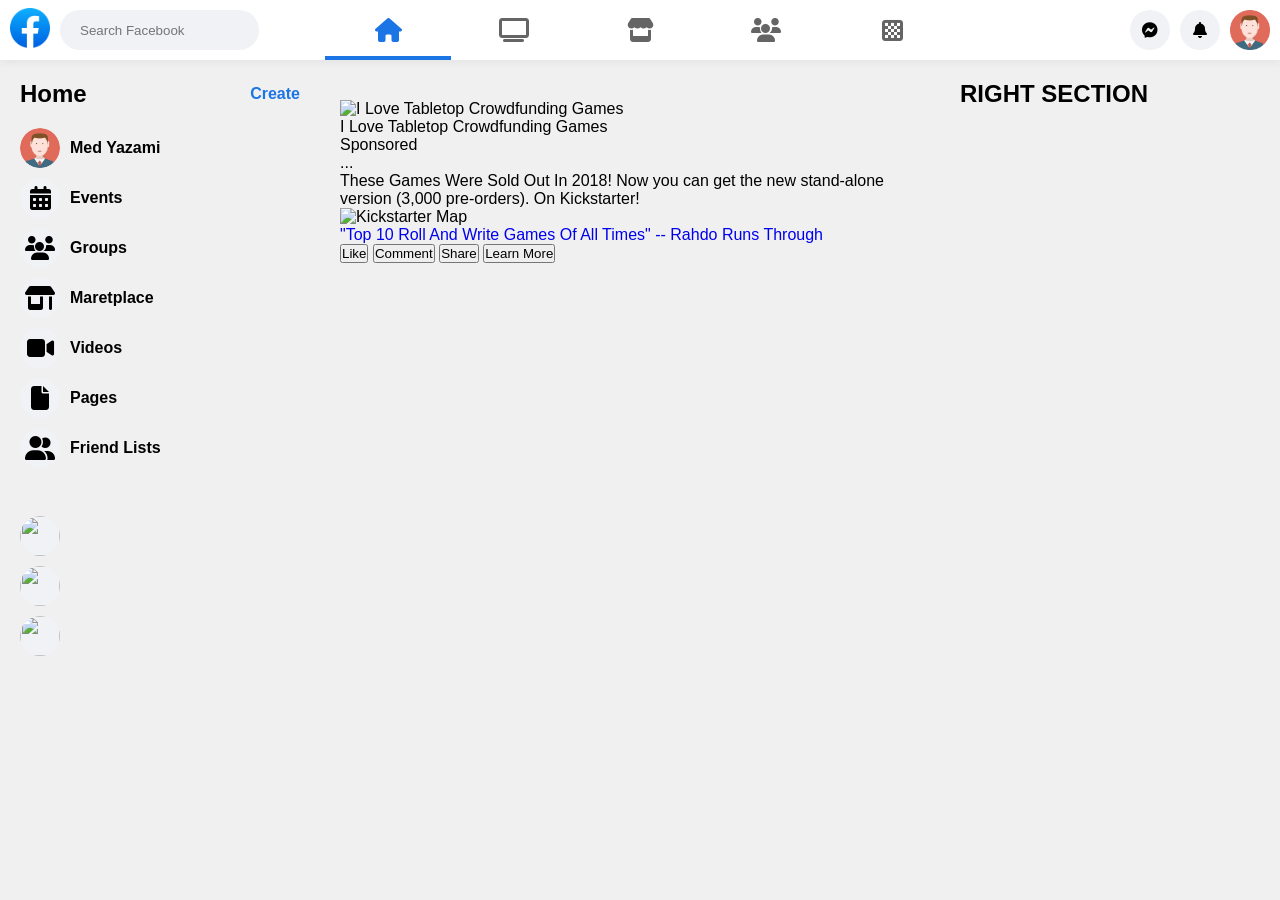
==== index.html @ c1e4659a "..." ====
<!DOCTYPE html>
<html lang="en">
<head>
  <meta charset="UTF-8">
  <meta name="viewport" content="width=device-width, initial-scale=1.0">
  <link rel="stylesheet" href="css/all.min.css">
  <link rel="stylesheet" href="css/style.css">
  <title>Facebook Clone</title>
</head>
<body>
  <div class="container">
    <div class="navbar">
      <div class="navbar__left">
        <a href="#"><img src="imgs/Facebook.png" style="width: 40px; height: 40px;" alt=""></a>
        <div class="search">
          <label>
            <input type="search" placeholder="Search Facebook">
          </label>
        </div>
      </div>
      <div class="navbar__middle">
        <div class="navbar__middle-icon active"><i class="fa-solid fa-house"></i></div>
        <div class="navbar__middle-icon"><i class="fa-solid fa-tv"></i></div>
        <div class="navbar__middle-icon"><i class="fa-solid fa-store"></i></div>
        <div class="navbar__middle-icon"><i class="fa-solid fa-users"></i></div>
        <div class="navbar__middle-icon"><i class="fa-solid fa-chess-board"></i></div>
      </div>
      <div class="navbar__right">
        <div class="navbar__right-icons"><i class="fa-brands fa-facebook-messenger"></i></div>
        <div class="navbar__right-icons"><i class="fa-solid fa-bell"></i></div>
        <div class="navbar__right-icons"><img src="imgs/avatar.png" alt=""></div>
      </div>
    </div>
    <div class="page-content">
      <section class="page-content__left">
        <div class="title">
          <h2>Home</h2>
          <div class="btn">
            <a href="#">Create</a>
          </div>
        </div>
        <ul class="menu">
          <li>
            <img src="imgs/avatar.png" alt="">
            <span class="text">Med Yazami</span>
          </li>
          <li>
            <i class="fa-solid fa-calendar-days"></i>
            <span class="text">Events</span>
          </li>
          <li>
            <i class="fa-solid fa-users"></i>
            <span class="text">Groups</span>
          </li>
          <li>
            <i class="fa-solid fa-shop"></i>
            <span class="text">Maretplace</span>
          </li>
          <li>
            <i class="fa-solid fa-video"></i>
            <span class="text">Videos</span>
          </li>
          <li>
            <i class="fa-solid fa-file"></i>
            <span class="text">Pages</span>
          </li>
          <li>
            <i class="fa-solid fa-user-group"></i>
            <span class="text">Friend Lists</span>
          </li>
        </ul>
        <br>
        <ul class="menu">
          <li>
            <div class="img"><img src="" alt="">
            </div><span class="text"></span>
          </li>
          <li>
            <div class="img"><img src="" alt="">
            </div><span class="text"></span>
          </li>
          <li>
            <div class="img"><img src="" alt="">
            </div><span class="text"></span>
          </li>
        </ul>
      </section>
      <section class="page-content__center">
        <div class="fb-ad">
          <div class="header">
              <img src="logo.png" alt="I Love Tabletop Crowdfunding Games" class="profile-pic">
              <div class="header-text">
                  <div class="page-name">I Love Tabletop Crowdfunding Games</div>
                  <div class="sponsored">Sponsored</div>
              </div>
              <div class="options">...</div>
          </div>
          
          <div class="content">
              <p>These Games Were Sold Out In 2018! Now you can get the new stand-alone version (3,000 pre-orders). On Kickstarter!</p>
          </div>
          
          <div class="image-section">
              <img src="map_image.jpg" alt="Kickstarter Map">
          </div>
          
          <div class="footer">
              <a href="https://kickstarter.com/tabletop-most-funded" target="_blank" class="footer-link">
                  "Top 10 Roll And Write Games Of All Times" -- Rahdo Runs Through
              </a>
          </div>
          
          <div class="action-bar">
              <button class="like-btn">Like</button>
              <button class="comment-btn">Comment</button>
              <button class="share-btn">Share</button>
              <button class="learn-more-btn">Learn More</button>
          </div>
      </div>
        <!-- <div class="card">
          <div class="card-top">
            <img src="imgs/avatar.png" alt="">
            <div class="title">
              <h5>Yazami Med</h5>
              <span>Sponsored</span>
              <i class="fa-solid fa-earth-americas"></i>
            </div>
            <div class="dots-icon">
              <i class="fa-solid fa-ellipsis"></i>
            </div>
          </div>
          <div class="text">
            <p>Lorem ipsum dolor sit, adipisicing elit. Minus vero, laboriosam aperiam accusamus beatae sit soluta, dolorum magnam quos praesentium veniam. Ea porro voluptatibus ipsa aspernatur?</p>
            <span>On Kickstater</span>
          </div>
          <div class="image">
            <img src="" alt="">
            
          </div>
        </div> -->
      </section>
      <section class="page-content__right"><h2>RIGHT SECTION</h2></section>
    </div>
  </div>
</body>
</html>
---- css/style.css ----
* {
  box-sizing: border-box;
  margin: 0;
  padding: 0;
}

*:focus {
  outline: none;
}

a {
  text-decoration: none;
}

ul {
  list-style: none;
  padding: 0;
}

body {
  background-color: #f0f0f0;
  font-family: Segeo UI Historic, Segeo UI, Helvetica, Arial, sans-serif;
}

.navbar {
  display: flex;
  justify-content: space-between;
  align-items: center;
  gap: 0;
  background-color: white;
  padding: 0.625rem;
  box-shadow: 0 3px 8px rgba(0, 0, 0, 0.0509803922);
  height: 3.75rem;
}
.navbar__left {
  flex: 25% 0 0;
  max-width: 22.5rem;
  display: flex;
  justify-content: start;
  align-items: center;
  gap: 0.625rem;
}
.navbar__middle {
  flex: 50% 0 0;
  max-width: 42.5rem;
  display: flex;
  justify-content: space-around;
  align-items: center;
  gap: 0;
  font-size: 1.5rem;
}
.navbar__middle-icon {
  width: 100%;
  height: 3.75rem;
  color: #656565;
  display: flex;
  justify-content: center;
  align-items: center;
  gap: 0.625rem;
}
.navbar__right {
  flex: 25% 0 0;
  max-width: 22.5rem;
  display: flex;
  justify-content: end;
  align-items: center;
  gap: 0.625rem;
}
.navbar__right-icons {
  background-color: #F1F2F6;
  height: 2.5rem;
  width: 2.5rem;
  border-radius: 50%;
  -o-object-fit: cover;
     object-fit: cover;
  display: flex;
  justify-content: center;
  align-items: center;
  gap: 0.625rem;
}
.navbar__right img {
  width: 100%;
}
.navbar .search input {
  width: 100%;
  border: none;
  background-color: #F1F2F6;
  padding: 1.25rem;
  height: 2.5rem;
  border-radius: 1.25rem;
  padding-right: 0.625rem;
}

.active {
  color: #1b75e5;
  position: relative;
}

.active::before {
  content: "";
  position: absolute;
  bottom: 0;
  left: 0;
  width: 100%;
  height: 0.25rem;
  background-color: #1b75e5;
}

.page-content__left {
  flex: 25% 0 0;
  max-width: 22.5rem;
  padding: 0 1.25rem;
  font-weight: 600;
}
.page-content__left .title {
  display: flex;
  justify-content: space-between;
  align-items: center;
  gap: 0;
}
.page-content__left .btn a {
  color: #1b75e5;
}
.page-content__left .menu {
  margin-top: 1.25rem;
}
.page-content__left .menu li {
  display: flex;
  justify-content: start;
  align-items: center;
  gap: 0.625rem;
  margin-bottom: 0.625rem;
  cursor: pointer;
}
.page-content__left .menu i {
  font-size: 1.5rem;
  background-color: #F1F2F6;
  height: 2.5rem;
  width: 2.5rem;
  border-radius: 50%;
  -o-object-fit: cover;
     object-fit: cover;
  display: flex;
  justify-content: center;
  align-items: center;
  gap: 0.625rem;
}
.page-content__left .menu img {
  background-color: #F1F2F6;
  height: 2.5rem;
  width: 2.5rem;
  border-radius: 50%;
  -o-object-fit: cover;
     object-fit: cover;
  display: flex;
  justify-content: center;
  align-items: center;
  gap: 0.625rem;
}

.page-content {
  display: flex;
  justify-content: space-between;
  align-items: top;
  gap: 0;
  margin-top: 1.25rem;
}
.page-content__right {
  flex: 25% 0 0;
  max-width: 22.5rem;
}

.page-content__center {
  flex: 50% 0 0;
  max-width: 42.5rem;
  padding: 1.25rem;
}/*# sourceMappingURL=style.css.map */
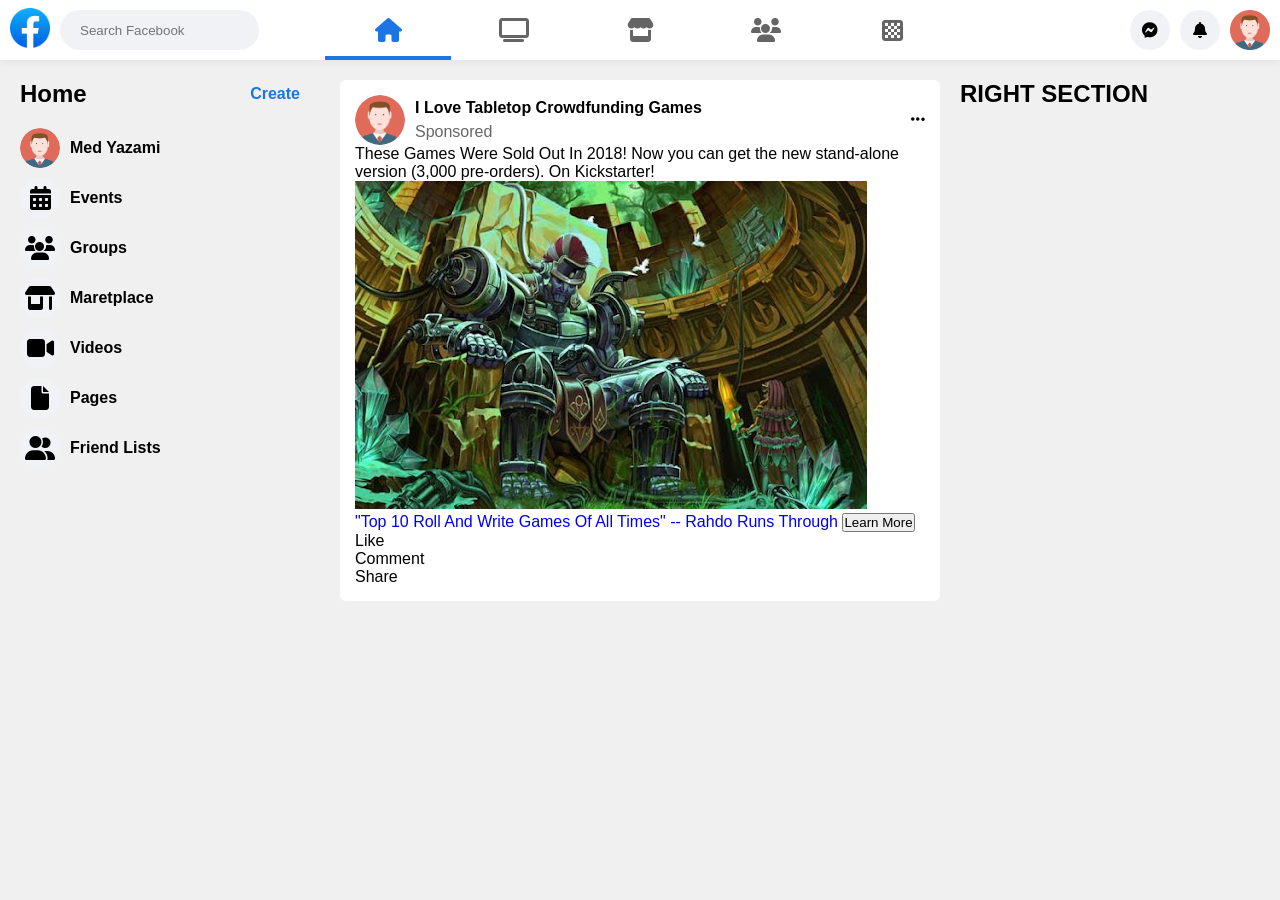
==== commit dba86021: "..." ====
--- a/index.html
+++ b/index.html
@@ -70,7 +70,7 @@
           </li>
         </ul>
         <br>
-        <ul class="menu">
+        <!-- <ul class="menu">
           <li>
             <div class="img"><img src="" alt="">
             </div><span class="text"></span>
@@ -83,61 +83,38 @@
             <div class="img"><img src="" alt="">
             </div><span class="text"></span>
           </li>
-        </ul>
+        </ul> -->
       </section>
       <section class="page-content__center">
-        <div class="fb-ad">
-          <div class="header">
-              <img src="logo.png" alt="I Love Tabletop Crowdfunding Games" class="profile-pic">
-              <div class="header-text">
-                  <div class="page-name">I Love Tabletop Crowdfunding Games</div>
-                  <div class="sponsored">Sponsored</div>
-              </div>
-              <div class="options">...</div>
+        <div class="card">
+          <div class="card-header">
+            <img src="imgs/avatar.png" alt="">
+            <div class="card-title">
+              <div class="card-name">I Love Tabletop Crowdfunding Games</div>
+              <div class="sponsored">Sponsored</div>
+            </div>
+            <div class="options">
+              <i class="fa-solid fa-ellipsis"></i>
+            </div>
           </div>
-          
           <div class="content">
               <p>These Games Were Sold Out In 2018! Now you can get the new stand-alone version (3,000 pre-orders). On Kickstarter!</p>
           </div>
-          
-          <div class="image-section">
-              <img src="map_image.jpg" alt="Kickstarter Map">
+          <div class="card-footer">
+            <div class="image-section">
+              <img src="imgs/cat-06.jpg" alt="Kickstarter Map">
+            </div>
+            <a href="#" target="_blank" class="footer-link">
+                "Top 10 Roll And Write Games Of All Times" -- Rahdo Runs Through
+            </a>
+            <button class="lrn-more-btn">Learn More</button>
           </div>
-          
-          <div class="footer">
-              <a href="https://kickstarter.com/tabletop-most-funded" target="_blank" class="footer-link">
-                  "Top 10 Roll And Write Games Of All Times" -- Rahdo Runs Through
-              </a>
+          <div class="action-bar">
+            <div class="like-btn">Like</div>
+            <div class="comment-btn">Comment</div>
+            <div class="share-btn">Share</div>
           </div>
-          
-          <div class="action-bar">
-              <button class="like-btn">Like</button>
-              <button class="comment-btn">Comment</button>
-              <button class="share-btn">Share</button>
-              <button class="learn-more-btn">Learn More</button>
-          </div>
-      </div>
-        <!-- <div class="card">
-          <div class="card-top">
-            <img src="imgs/avatar.png" alt="">
-            <div class="title">
-              <h5>Yazami Med</h5>
-              <span>Sponsored</span>
-              <i class="fa-solid fa-earth-americas"></i>
-            </div>
-            <div class="dots-icon">
-              <i class="fa-solid fa-ellipsis"></i>
-            </div>
-          </div>
-          <div class="text">
-            <p>Lorem ipsum dolor sit, adipisicing elit. Minus vero, laboriosam aperiam accusamus beatae sit soluta, dolorum magnam quos praesentium veniam. Ea porro voluptatibus ipsa aspernatur?</p>
-            <span>On Kickstater</span>
-          </div>
-          <div class="image">
-            <img src="" alt="">
-            
-          </div>
-        </div> -->
+        </div>
       </section>
       <section class="page-content__right"><h2>RIGHT SECTION</h2></section>
     </div>
--- a/css/style.css
+++ b/css/style.css
@@ -173,5 +173,32 @@
 .page-content__center {
   flex: 50% 0 0;
   max-width: 42.5rem;
-  padding: 1.25rem;
+}
+.page-content__center .card {
+  padding: 0.9375rem;
+  background-color: white;
+  margin: 0 1.25rem;
+  border-radius: 0.375rem;
+}
+.page-content__center .card-header {
+  display: flex;
+  justify-content: flex-start;
+  align-items: center;
+  gap: 0;
+}
+.page-content__center .card-header img {
+  width: 3.125rem;
+  height: 3.125rem;
+  border-radius: 50%;
+  margin-right: 0.625rem;
+}
+.page-content__center .card-header .card-title {
+  line-height: 1.5;
+  margin-right: auto;
+}
+.page-content__center .card-header .card-name {
+  font-weight: bold;
+}
+.page-content__center .card-header .sponsored {
+  color: #666;
 }/*# sourceMappingURL=style.css.map */
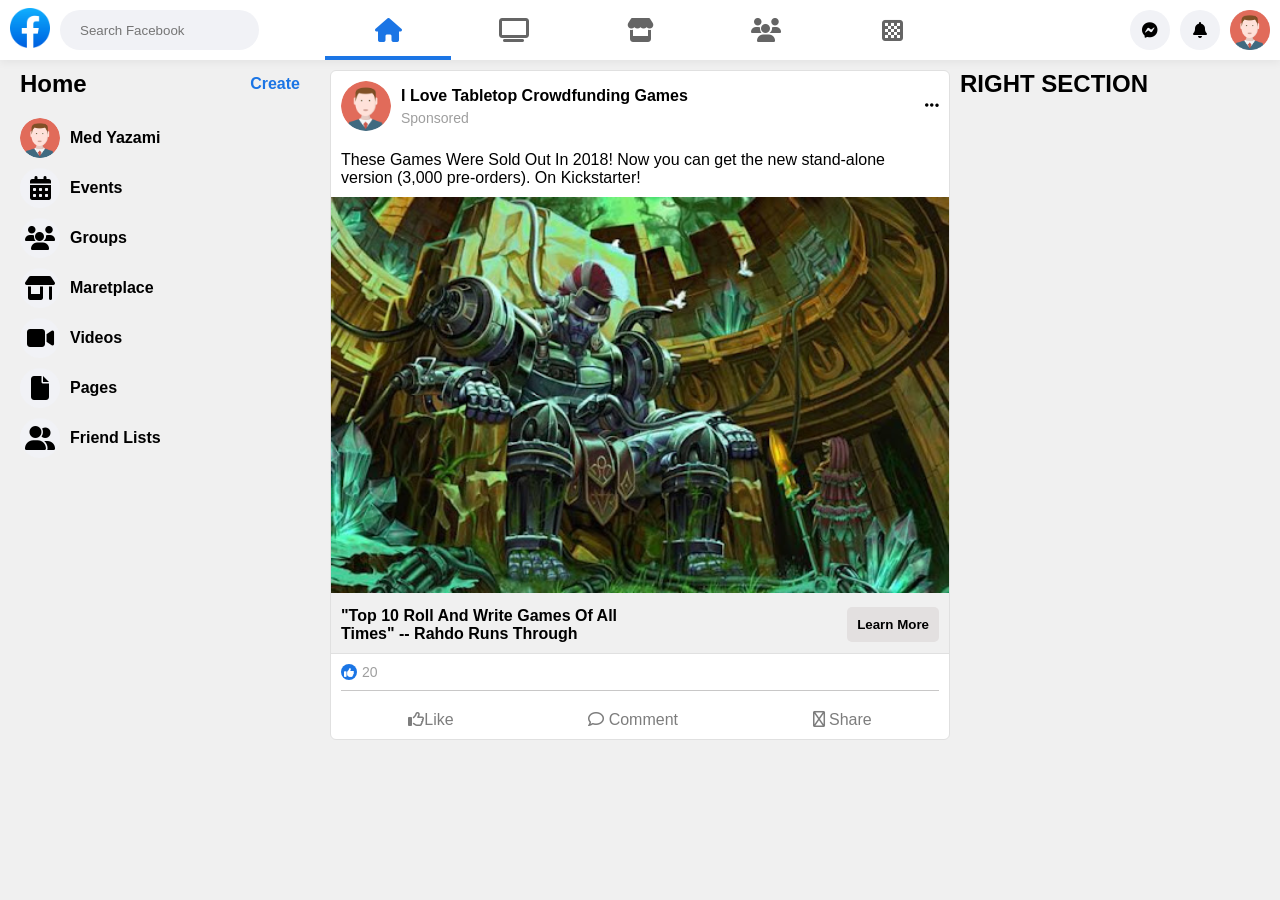
==== commit a85d662c: "..." ====
--- a/index.html
+++ b/index.html
@@ -100,19 +100,33 @@
           <div class="content">
               <p>These Games Were Sold Out In 2018! Now you can get the new stand-alone version (3,000 pre-orders). On Kickstarter!</p>
           </div>
-          <div class="card-footer">
+          <div class="card-img">
             <div class="image-section">
               <img src="imgs/cat-06.jpg" alt="Kickstarter Map">
             </div>
-            <a href="#" target="_blank" class="footer-link">
+            <div class="img-link">
+              <a href="#" class="txt-link">
                 "Top 10 Roll And Write Games Of All Times" -- Rahdo Runs Through
-            </a>
-            <button class="lrn-more-btn">Learn More</button>
+              </a>
+              <button class="lrn-more-btn">Learn More</button>
+            </div>
+          </div>
+          <div class="likes">
+            <i class="fa-solid fa-thumbs-up icon"></i>
+            <span class="total">20</span>
           </div>
           <div class="action-bar">
-            <div class="like-btn">Like</div>
-            <div class="comment-btn">Comment</div>
-            <div class="share-btn">Share</div>
+            <div class="like-btn">
+              <i class="fa-regular fa-thumbs-up"></i><span>Like</span>
+            </div>
+            <div class="comment-btn">
+              <i class="fa-regular fa-comment"></i>
+              <span>Comment</span>
+            </div>
+            <div class="share-btn">
+              <i class="fa-regular fa-share"></i>
+              <span>Share</span>
+            </div>
           </div>
         </div>
       </section>
--- a/css/style.css
+++ b/css/style.css
@@ -30,6 +30,9 @@
   background-color: white;
   padding: 0.625rem;
   box-shadow: 0 3px 8px rgba(0, 0, 0, 0.0509803922);
+  position: fixed;
+  top: 0;
+  width: 100%;
   height: 3.75rem;
 }
 .navbar__left {
@@ -163,7 +166,8 @@
   justify-content: space-between;
   align-items: top;
   gap: 0;
-  margin-top: 1.25rem;
+  margin-top: 4.375rem;
+  margin-bottom: 1.875rem;
 }
 .page-content__right {
   flex: 25% 0 0;
@@ -173,18 +177,19 @@
 .page-content__center {
   flex: 50% 0 0;
   max-width: 42.5rem;
+  padding: 0 0.625rem;
 }
 .page-content__center .card {
-  padding: 0.9375rem;
   background-color: white;
-  margin: 0 1.25rem;
   border-radius: 0.375rem;
+  border: 0.0625rem solid #e0e0e0;
 }
 .page-content__center .card-header {
   display: flex;
   justify-content: flex-start;
   align-items: center;
   gap: 0;
+  padding: 0.625rem;
 }
 .page-content__center .card-header img {
   width: 3.125rem;
@@ -200,5 +205,65 @@
   font-weight: bold;
 }
 .page-content__center .card-header .sponsored {
-  color: #666;
+  color: #9e9e9e;
+  font-size: 0.875rem;
+}
+.page-content__center .content {
+  padding: 0.625rem;
+}
+.page-content__center .card-img {
+  background-color: #f0f0f0;
+  border-bottom: 0.0625rem solid #e0e0e0;
+  margin-bottom: 0.625rem;
+}
+.page-content__center .card-img img {
+  width: 100%;
+}
+.page-content__center .card-img .img-link {
+  display: flex;
+  justify-content: space-between;
+  align-items: center;
+  gap: 0;
+  padding: 0.625rem;
+}
+.page-content__center .card-img .img-link .txt-link {
+  font-weight: bold;
+  color: black;
+  max-width: 300px;
+}
+.page-content__center .card-img .img-link .lrn-more-btn {
+  border: none;
+  color: black;
+  font-weight: bold;
+  background-color: #e3e0e0;
+  padding: 0.625rem;
+  border-radius: 0.3125rem;
+}
+.page-content__center .likes {
+  display: flex;
+  justify-content: flex-start;
+  align-items: center;
+  gap: 0.3125rem;
+  margin: 0 0.625rem 0.625rem;
+  border-bottom: 0.0625rem solid #c8c7c7;
+  padding-bottom: 0.625rem;
+}
+.page-content__center .likes .icon {
+  background-color: #1b75e5;
+  padding: 0.1875rem;
+  font-size: 0.625rem;
+  color: white;
+  border-radius: 50%;
+}
+.page-content__center .likes span {
+  font-size: 0.875rem;
+  color: #9e9e9e;
+}
+.page-content__center .action-bar {
+  display: flex;
+  justify-content: space-around;
+  align-items: center;
+  gap: 0;
+  padding: 0.625rem;
+  color: #7d7d7d;
 }/*# sourceMappingURL=style.css.map */
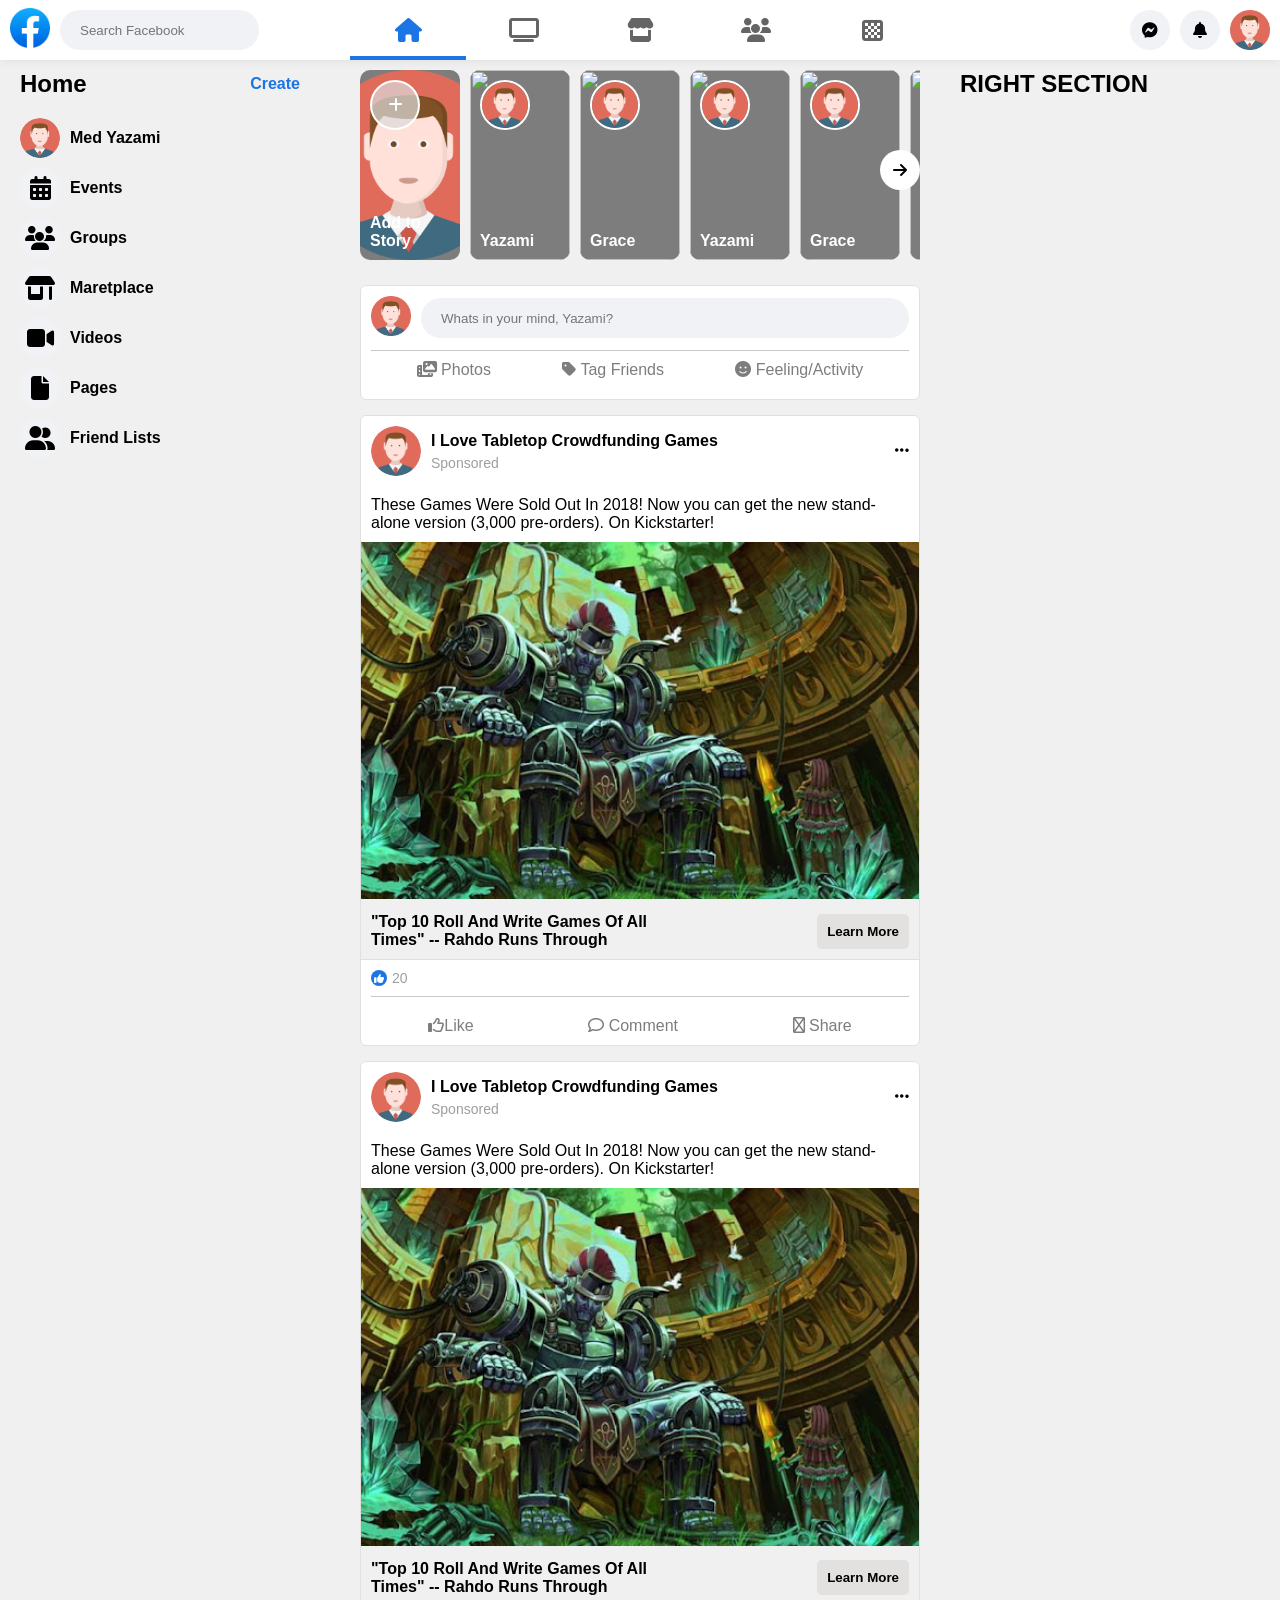
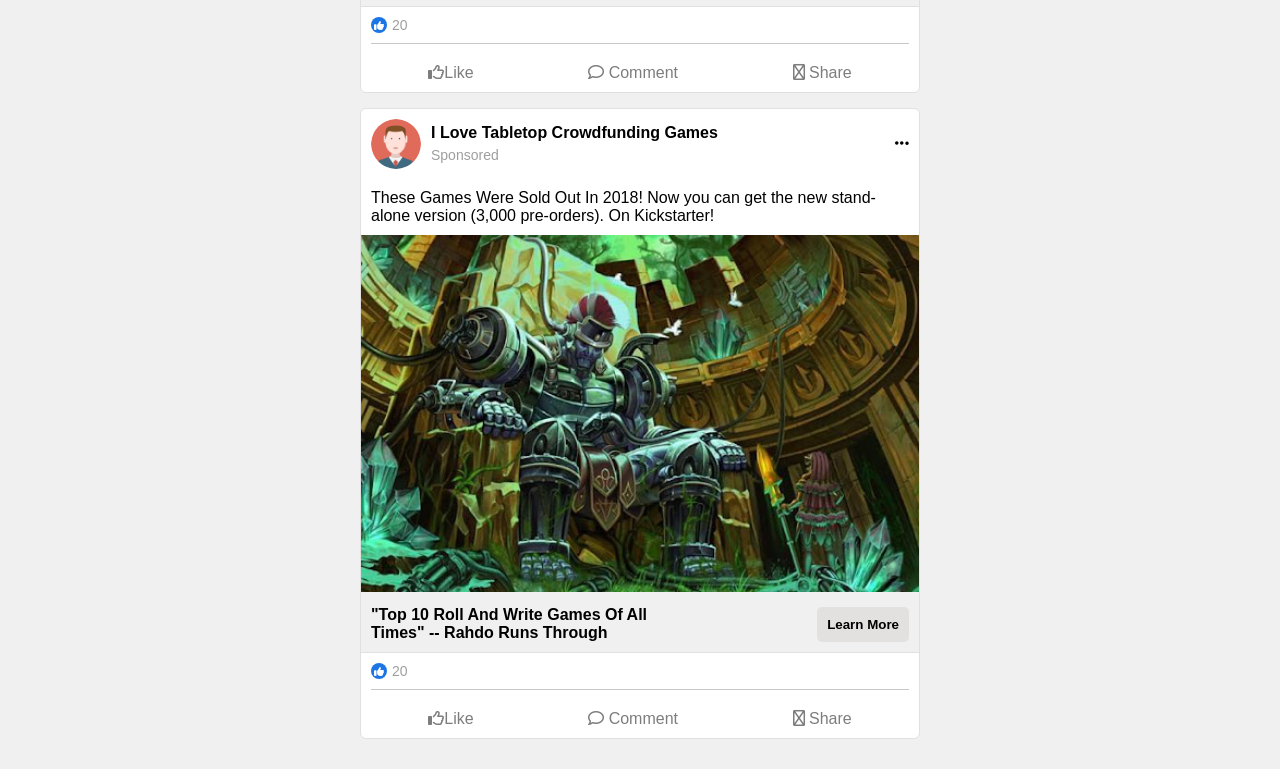
==== commit b28e676a: "..." ====
--- a/index.html
+++ b/index.html
@@ -86,6 +86,160 @@
         </ul> -->
       </section>
       <section class="page-content__center">
+        <div class="stories">
+          <div class="scroll-btn">
+            <i class="fa-solid fa-arrow-right"></i>
+          </div>
+          <div class="stories-boxes">
+            <div class="story-box">
+              <div class="add-story">
+                <i class="fa-solid fa-plus"></i>
+              </div>
+              <img src="imgs/avatar.png" class="story" alt="">
+              <p class="txt">Add to Story</p>
+            </div>
+            <div class="story-box">
+              <img src="imgs/avatar.png" class="profile" alt="">
+              <img src="imgs/reel-1.jpg" class="story" alt="">
+              <p class="txt">Yazami</p>
+            </div>
+            <div class="story-box">
+              <img src="imgs/avatar.png" class="profile" alt="">
+              <img src="imgs/reel-2.png" class="story" alt="">
+              <p class="txt">Grace</p>
+            </div>
+            <div class="story-box">
+              <img src="imgs/avatar.png" class="profile" alt="">
+              <img src="imgs/reel-3.jpg" class="story" alt="">
+              <p class="txt">Yazami</p>
+            </div>
+            <div class="story-box">
+              <img src="imgs/avatar.png" class="profile" alt="">
+              <img src="imgs/reel-4.png" class="story" alt="">
+              <p class="txt">Grace</p>
+            </div>
+            <div class="story-box">
+              <img src="imgs/avatar.png" class="profile" alt="">
+              <img src="imgs/reel-5.jpg" class="story" alt="">
+              <p class="txt">Grace</p>
+            </div>
+            <div class="story-box">
+              <img src="imgs/avatar.png" class="profile" alt="">
+              <img src="imgs/reel-5.jpg" class="story" alt="">
+              <p class="txt">Grace</p>
+            </div>
+          </div>
+        </div>
+        <div class="share-field">
+          <div class="top">
+            <a href="#"><img src="imgs/avatar.png" style="width: 40px; height: 40px;" alt=""></a>
+            <div class="thoughts">
+              <label>
+                <input type="search" placeholder="Whats in your mind, Yazami?">
+              </label>
+            </div>
+          </div>
+          <div class="actions">
+            <div class="photos">
+              <i class="fa-solid fa-photo-film"></i>
+              <span>Photos</span>
+            </div>
+            <div class="friends">
+              <i class="fa-solid fa-tag"></i>
+              <span>Tag Friends</span>
+            </div>
+            <div class="feelings">
+              <i class="fa-solid fa-face-smile"></i>
+              <span>Feeling/Activity</span>
+            </div>
+          </div>
+        </div>
+        <div class="card">
+          <div class="card-header">
+            <img src="imgs/avatar.png" alt="">
+            <div class="card-title">
+              <div class="card-name">I Love Tabletop Crowdfunding Games</div>
+              <div class="sponsored">Sponsored</div>
+            </div>
+            <div class="options">
+              <i class="fa-solid fa-ellipsis"></i>
+            </div>
+          </div>
+          <div class="content">
+              <p>These Games Were Sold Out In 2018! Now you can get the new stand-alone version (3,000 pre-orders). On Kickstarter!</p>
+          </div>
+          <div class="card-img">
+            <div class="image-section">
+              <img src="imgs/cat-06.jpg" alt="Kickstarter Map">
+            </div>
+            <div class="img-link">
+              <a href="#" class="txt-link">
+                "Top 10 Roll And Write Games Of All Times" -- Rahdo Runs Through
+              </a>
+              <button class="lrn-more-btn">Learn More</button>
+            </div>
+          </div>
+          <div class="likes">
+            <i class="fa-solid fa-thumbs-up icon"></i>
+            <span class="total">20</span>
+          </div>
+          <div class="action-bar">
+            <div class="like-btn">
+              <i class="fa-regular fa-thumbs-up"></i><span>Like</span>
+            </div>
+            <div class="comment-btn">
+              <i class="fa-regular fa-comment"></i>
+              <span>Comment</span>
+            </div>
+            <div class="share-btn">
+              <i class="fa-regular fa-share"></i>
+              <span>Share</span>
+            </div>
+          </div>
+        </div>
+        <div class="card">
+          <div class="card-header">
+            <img src="imgs/avatar.png" alt="">
+            <div class="card-title">
+              <div class="card-name">I Love Tabletop Crowdfunding Games</div>
+              <div class="sponsored">Sponsored</div>
+            </div>
+            <div class="options">
+              <i class="fa-solid fa-ellipsis"></i>
+            </div>
+          </div>
+          <div class="content">
+              <p>These Games Were Sold Out In 2018! Now you can get the new stand-alone version (3,000 pre-orders). On Kickstarter!</p>
+          </div>
+          <div class="card-img">
+            <div class="image-section">
+              <img src="imgs/cat-06.jpg" alt="Kickstarter Map">
+            </div>
+            <div class="img-link">
+              <a href="#" class="txt-link">
+                "Top 10 Roll And Write Games Of All Times" -- Rahdo Runs Through
+              </a>
+              <button class="lrn-more-btn">Learn More</button>
+            </div>
+          </div>
+          <div class="likes">
+            <i class="fa-solid fa-thumbs-up icon"></i>
+            <span class="total">20</span>
+          </div>
+          <div class="action-bar">
+            <div class="like-btn">
+              <i class="fa-regular fa-thumbs-up"></i><span>Like</span>
+            </div>
+            <div class="comment-btn">
+              <i class="fa-regular fa-comment"></i>
+              <span>Comment</span>
+            </div>
+            <div class="share-btn">
+              <i class="fa-regular fa-share"></i>
+              <span>Share</span>
+            </div>
+          </div>
+        </div>
         <div class="card">
           <div class="card-header">
             <img src="imgs/avatar.png" alt="">
--- a/css/style.css
+++ b/css/style.css
@@ -34,10 +34,11 @@
   top: 0;
   width: 100%;
   height: 3.75rem;
+  z-index: 2;
 }
 .navbar__left {
   flex: 25% 0 0;
-  max-width: 22.5rem;
+  max-width: 21.875rem;
   display: flex;
   justify-content: start;
   align-items: center;
@@ -45,7 +46,7 @@
 }
 .navbar__middle {
   flex: 50% 0 0;
-  max-width: 42.5rem;
+  max-width: 36.25rem;
   display: flex;
   justify-content: space-around;
   align-items: center;
@@ -63,7 +64,7 @@
 }
 .navbar__right {
   flex: 25% 0 0;
-  max-width: 22.5rem;
+  max-width: 21.875rem;
   display: flex;
   justify-content: end;
   align-items: center;
@@ -111,7 +112,7 @@
 
 .page-content__left {
   flex: 25% 0 0;
-  max-width: 22.5rem;
+  max-width: 21.875rem;
   padding: 0 1.25rem;
   font-weight: 600;
 }
@@ -171,18 +172,93 @@
 }
 .page-content__right {
   flex: 25% 0 0;
-  max-width: 22.5rem;
+  max-width: 21.875rem;
 }
 
 .page-content__center {
   flex: 50% 0 0;
-  max-width: 42.5rem;
+  max-width: 36.25rem;
   padding: 0 0.625rem;
+}
+.page-content__center .stories {
+  position: relative;
+  width: 100%;
+  height: 12.5rem;
+  overflow: hidden;
+}
+.page-content__center .stories .stories-boxes {
+  display: flex;
+  justify-content: center;
+  align-items: center;
+  gap: 0.625rem;
+  width: -moz-fit-content;
+  width: fit-content;
+}
+.page-content__center .stories .stories-boxes .add-story {
+  position: absolute;
+  top: 0.625rem;
+  left: 0.625rem;
+  width: 3.125rem;
+  height: 3.125rem;
+  display: flex;
+  justify-content: center;
+  align-items: center;
+  gap: 0;
+  border-radius: 50%;
+  border: 0.125rem solid white;
+  color: white;
+  background-color: rgba(220, 220, 220, 0.7);
+}
+.page-content__center .stories .stories-boxes .story-box {
+  position: relative;
+  width: 6.25rem;
+  height: 11.875rem;
+  border-radius: 0.625rem;
+  overflow: hidden;
+  background-color: #7d7d7d;
+}
+.page-content__center .stories .stories-boxes .profile {
+  position: absolute;
+  top: 0.625rem;
+  left: 0.625rem;
+  width: 3.125rem;
+  height: 3.125rem;
+  border-radius: 50%;
+  border: 0.125rem solid white;
+}
+.page-content__center .stories .stories-boxes .story {
+  width: 100%;
+  height: 100%;
+  -o-object-fit: cover;
+     object-fit: cover;
+}
+.page-content__center .stories .stories-boxes .txt {
+  position: absolute;
+  bottom: 0.625rem;
+  left: 0.625rem;
+  color: white;
+  font-weight: bold;
+}
+.page-content__center .stories .scroll-btn {
+  display: flex;
+  justify-content: center;
+  align-items: center;
+  gap: 0;
+  position: absolute;
+  right: 0;
+  top: 50%;
+  transform: translateY(-50%);
+  z-index: 4;
+  background-color: white;
+  width: 2.5rem;
+  height: 2.5rem;
+  border-radius: 50%;
 }
 .page-content__center .card {
   background-color: white;
   border-radius: 0.375rem;
   border: 0.0625rem solid #e0e0e0;
+  margin-top: 0.9375rem;
 }
 .page-content__center .card-header {
   display: flex;
@@ -266,4 +342,39 @@
   gap: 0;
   padding: 0.625rem;
   color: #7d7d7d;
+}
+.page-content__center .share-field {
+  background-color: white;
+  border-radius: 0.375rem;
+  border: 0.0625rem solid #e0e0e0;
+  margin-top: 0.9375rem;
+  padding: 0.625rem;
+}
+.page-content__center .share-field .top {
+  display: flex;
+  justify-content: flex-start;
+  align-items: center;
+  gap: 0.625rem;
+  width: 100%;
+}
+.page-content__center .share-field .top .thoughts {
+  flex: 1;
+}
+.page-content__center .share-field .top .thoughts input {
+  width: 100%;
+  border: none;
+  background-color: #F1F2F6;
+  padding: 1.25rem;
+  height: 2.5rem;
+  border-radius: 1.25rem;
+}
+.page-content__center .share-field .actions {
+  display: flex;
+  justify-content: space-around;
+  align-items: center;
+  gap: 0;
+  margin-top: 0.625rem;
+  padding: 0.625rem;
+  color: #7d7d7d;
+  border-top: 0.0625rem solid #c8c7c7;
 }/*# sourceMappingURL=style.css.map */
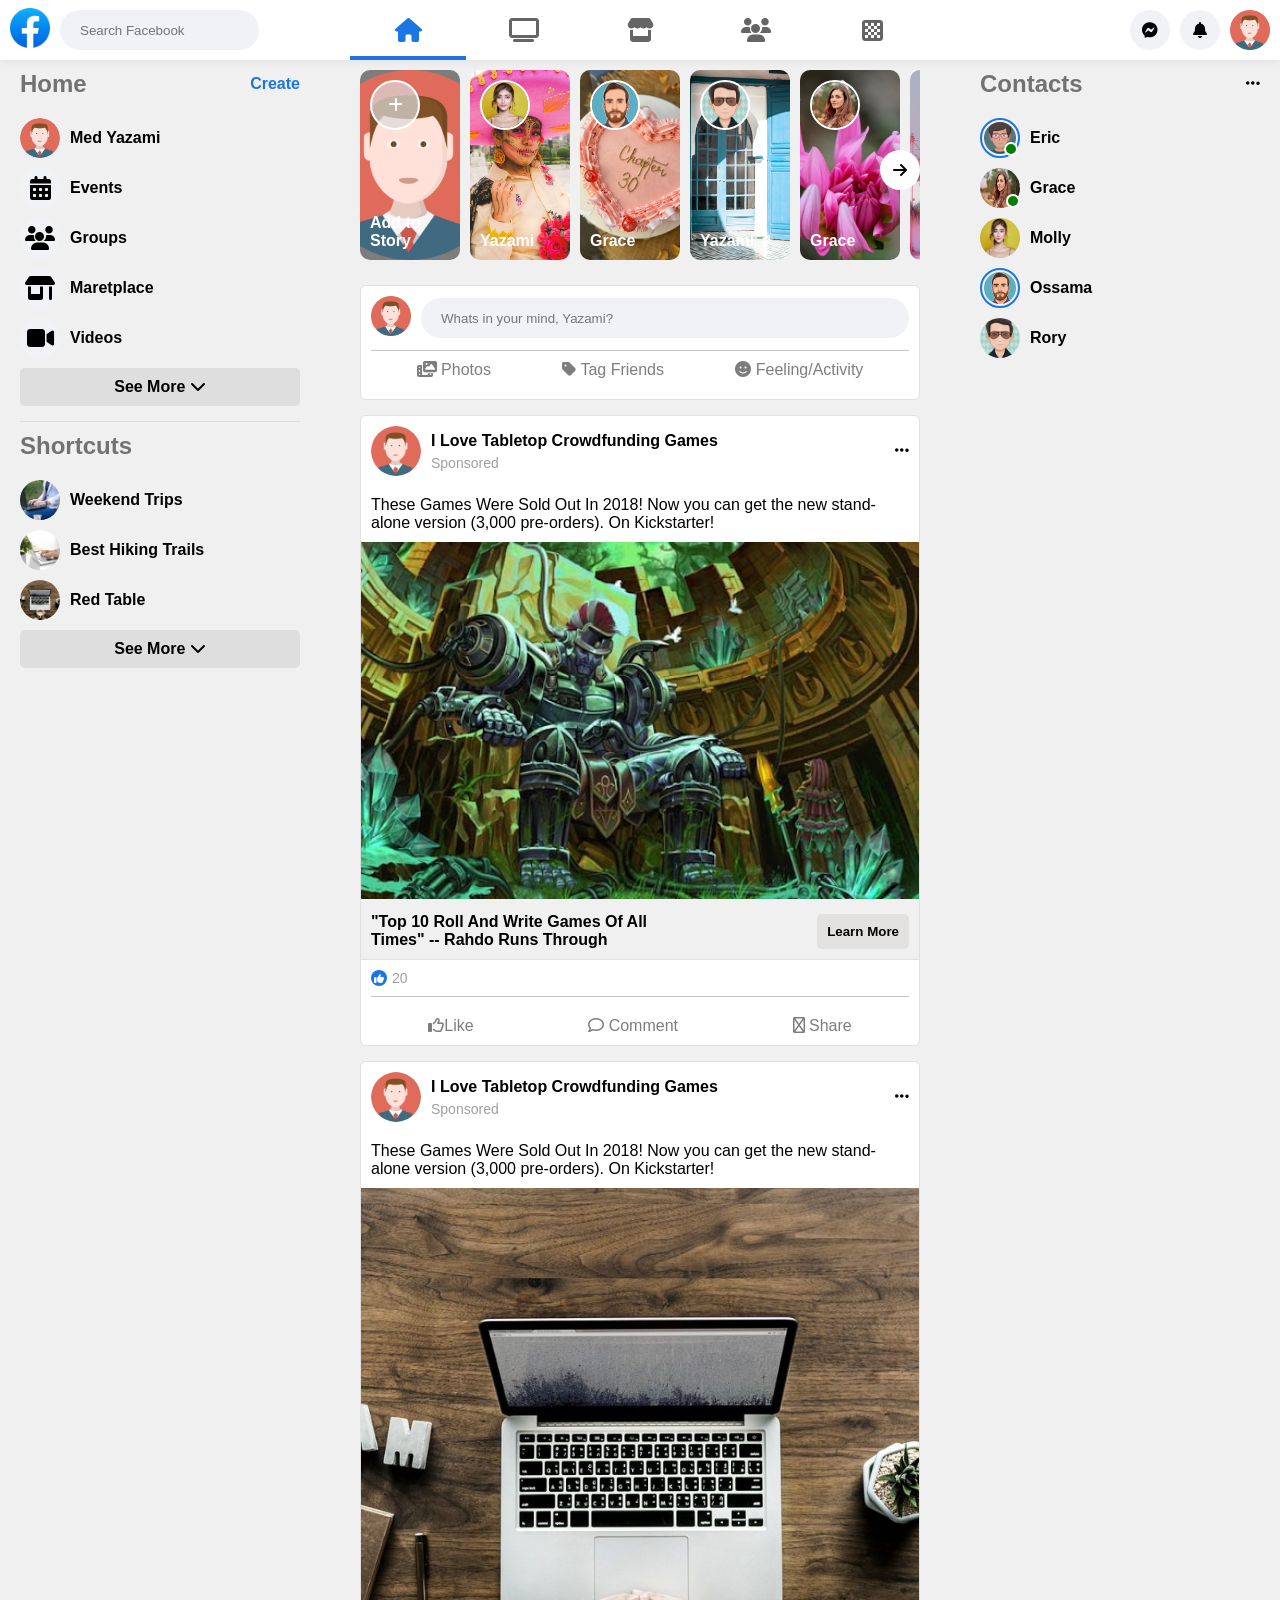
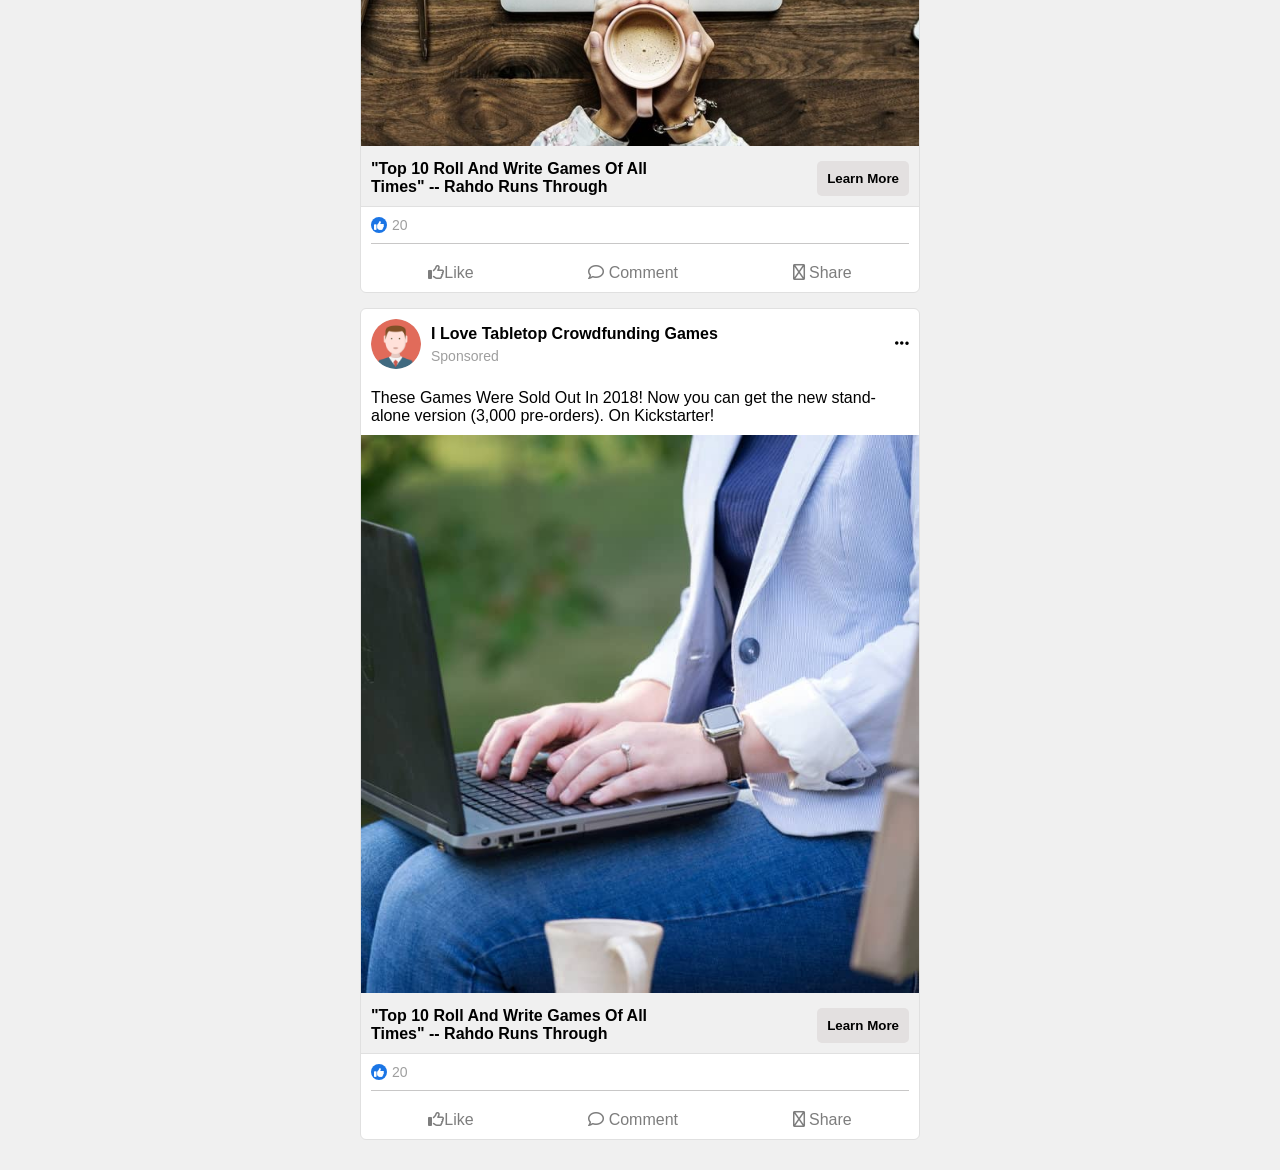
==== commit 49cafce1: "..." ====
--- a/index.html
+++ b/index.html
@@ -60,30 +60,30 @@
             <i class="fa-solid fa-video"></i>
             <span class="text">Videos</span>
           </li>
-          <li>
-            <i class="fa-solid fa-file"></i>
-            <span class="text">Pages</span>
-          </li>
-          <li>
-            <i class="fa-solid fa-user-group"></i>
-            <span class="text">Friend Lists</span>
-          </li>
         </ul>
-        <br>
-        <!-- <ul class="menu">
-          <li>
-            <div class="img"><img src="" alt="">
-            </div><span class="text"></span>
-          </li>
-          <li>
-            <div class="img"><img src="" alt="">
-            </div><span class="text"></span>
-          </li>
-          <li>
-            <div class="img"><img src="" alt="">
-            </div><span class="text"></span>
-          </li>
-        </ul> -->
+        <div class="see-more">
+          <span>See More</span>
+          <i class="fa-solid fa-chevron-down"></i>
+        </div>
+        <h2 class="short-sec">Shortcuts</h2>
+        <ul class="menu">
+          <li>
+            <img src="imgs/features-01.jpg" alt="">
+            <span class="text">Weekend Trips</span>
+          </li>
+          <li>
+            <img src="imgs/features-02.jpg" alt="">
+            <span class="text">Best Hiking Trails</span>
+          </li>
+          <li>
+            <img src="imgs/features-03.jpg" alt="">
+            <span class="text">Red Table</span>
+          </li>
+        </ul>
+        <div class="see-more">
+          <span>See More</span>
+          <i class="fa-solid fa-chevron-down"></i>
+        </div>
       </section>
       <section class="page-content__center">
         <div class="stories">
@@ -99,33 +99,38 @@
               <p class="txt">Add to Story</p>
             </div>
             <div class="story-box">
+              <img src="imgs/avatar-08.jpg" class="profile" alt="">
+              <img src="imgs/story-1.jpg" class="story" alt="">
+              <p class="txt">Yazami</p>
+            </div>
+            <div class="story-box">
+              <img src="imgs/avatar-05.png" class="profile" alt="">
+              <img src="imgs/story-2.jpg" class="story" alt="">
+              <p class="txt">Grace</p>
+            </div>
+            <div class="story-box">
+              <img src="imgs/avatar-06.png" class="profile" alt="">
+              <img src="imgs/story-3.jpg" class="story" alt="">
+              <p class="txt">Yazami</p>
+            </div>
+            <div class="story-box">
+              <img src="imgs/avatar-07.jpg" class="profile" alt="">
+              <img src="imgs/story-4.jpg" class="story" alt="">
+              <p class="txt">Grace</p>
+            </div>
+            <div class="story-box">
               <img src="imgs/avatar.png" class="profile" alt="">
-              <img src="imgs/reel-1.jpg" class="story" alt="">
-              <p class="txt">Yazami</p>
+              <img src="imgs/story-5.jpg" class="story" alt="">
+              <p class="txt">Grace</p>
             </div>
             <div class="story-box">
               <img src="imgs/avatar.png" class="profile" alt="">
-              <img src="imgs/reel-2.png" class="story" alt="">
+              <img src="imgs/story-6.jpg" class="story" alt="">
               <p class="txt">Grace</p>
             </div>
             <div class="story-box">
               <img src="imgs/avatar.png" class="profile" alt="">
-              <img src="imgs/reel-3.jpg" class="story" alt="">
-              <p class="txt">Yazami</p>
-            </div>
-            <div class="story-box">
-              <img src="imgs/avatar.png" class="profile" alt="">
-              <img src="imgs/reel-4.png" class="story" alt="">
-              <p class="txt">Grace</p>
-            </div>
-            <div class="story-box">
-              <img src="imgs/avatar.png" class="profile" alt="">
-              <img src="imgs/reel-5.jpg" class="story" alt="">
-              <p class="txt">Grace</p>
-            </div>
-            <div class="story-box">
-              <img src="imgs/avatar.png" class="profile" alt="">
-              <img src="imgs/reel-5.jpg" class="story" alt="">
+              <img src="imgs/story-7.jpg" class="story" alt="">
               <p class="txt">Grace</p>
             </div>
           </div>
@@ -213,7 +218,7 @@
           </div>
           <div class="card-img">
             <div class="image-section">
-              <img src="imgs/cat-06.jpg" alt="Kickstarter Map">
+              <img src="imgs/features-03.jpg" alt="Kickstarter Map">
             </div>
             <div class="img-link">
               <a href="#" class="txt-link">
@@ -256,7 +261,7 @@
           </div>
           <div class="card-img">
             <div class="image-section">
-              <img src="imgs/cat-06.jpg" alt="Kickstarter Map">
+              <img src="imgs/features-01.jpg" alt="Kickstarter Map">
             </div>
             <div class="img-link">
               <a href="#" class="txt-link">
@@ -284,7 +289,46 @@
           </div>
         </div>
       </section>
-      <section class="page-content__right"><h2>RIGHT SECTION</h2></section>
+      <section class="page-content__right">
+        <div class="title">
+          <h2>Contacts</h2>
+          <div class="options">
+            <i class="fa-solid fa-ellipsis"></i>
+          </div>
+        </div>
+        <ul class="contacts">
+          <li>
+            <div class="image act-story online">
+              <img src="imgs/avatar-04.png" alt="">
+            </div>
+            <span class="text">Eric</span>
+          </li>
+          <li>
+            <div class="image online">
+              <img src="imgs/avatar-07.jpg" class="online" alt="">
+            </div>
+            <span class="text">Grace</span>
+          </li>
+          <li>
+            <div class="image">
+              <img src="imgs/avatar-08.jpg" alt="">
+            </div>
+            <span class="text">Molly</span>
+          </li>
+          <li>
+            <div class="image act-story">
+              <img src="imgs/avatar-05.png" alt="">
+            </div>
+            <span class="text">Ossama</span>
+          </li>
+          <li>
+            <div class="image">
+              <img src="imgs/avatar-06.png" alt="">
+            </div>
+            <span class="text">Rory</span>
+          </li>
+        </ul>
+      </section>
     </div>
   </div>
 </body>
--- a/css/style.css
+++ b/css/style.css
@@ -20,6 +20,10 @@
 body {
   background-color: #f0f0f0;
   font-family: Segeo UI Historic, Segeo UI, Helvetica, Arial, sans-serif;
+}
+
+h2 {
+  color: #737272;
 }
 
 .navbar {
@@ -161,6 +165,19 @@
   align-items: center;
   gap: 0.625rem;
 }
+.page-content__left .short-sec {
+  margin-top: 0.9375rem;
+  border-top: 0.0625rem solid #dbdbdb;
+  padding-top: 0.625rem;
+}
+.page-content__left .see-more {
+  width: 100%;
+  background-color: #dedede;
+  padding: 0.625rem;
+  font-weight: bold;
+  border-radius: 0.3125rem;
+  text-align: center;
+}
 
 .page-content {
   display: flex;
@@ -169,10 +186,6 @@
   gap: 0;
   margin-top: 4.375rem;
   margin-bottom: 1.875rem;
-}
-.page-content__right {
-  flex: 25% 0 0;
-  max-width: 21.875rem;
 }
 
 .page-content__center {
@@ -198,16 +211,18 @@
   position: absolute;
   top: 0.625rem;
   left: 0.625rem;
+  background-color: rgba(220, 220, 220, 0.7);
+  height: 3.125rem;
   width: 3.125rem;
-  height: 3.125rem;
-  display: flex;
-  justify-content: center;
-  align-items: center;
-  gap: 0;
-  border-radius: 50%;
+  border-radius: 50%;
+  -o-object-fit: cover;
+     object-fit: cover;
+  display: flex;
+  justify-content: center;
+  align-items: center;
+  gap: 0.625rem;
   border: 0.125rem solid white;
   color: white;
-  background-color: rgba(220, 220, 220, 0.7);
 }
 .page-content__center .stories .stories-boxes .story-box {
   position: relative;
@@ -221,9 +236,16 @@
   position: absolute;
   top: 0.625rem;
   left: 0.625rem;
+  background-color: rgba(220, 220, 220, 0.7);
+  height: 3.125rem;
   width: 3.125rem;
-  height: 3.125rem;
-  border-radius: 50%;
+  border-radius: 50%;
+  -o-object-fit: cover;
+     object-fit: cover;
+  display: flex;
+  justify-content: center;
+  align-items: center;
+  gap: 0.625rem;
   border: 0.125rem solid white;
 }
 .page-content__center .stories .stories-boxes .story {
@@ -248,11 +270,12 @@
   right: 0;
   top: 50%;
   transform: translateY(-50%);
-  z-index: 4;
+  z-index: 1;
   background-color: white;
   width: 2.5rem;
   height: 2.5rem;
   border-radius: 50%;
+  cursor: pointer;
 }
 .page-content__center .card {
   background-color: white;
@@ -268,9 +291,16 @@
   padding: 0.625rem;
 }
 .page-content__center .card-header img {
+  background-color: rgba(220, 220, 220, 0.7);
+  height: 3.125rem;
   width: 3.125rem;
-  height: 3.125rem;
-  border-radius: 50%;
+  border-radius: 50%;
+  -o-object-fit: cover;
+     object-fit: cover;
+  display: flex;
+  justify-content: center;
+  align-items: center;
+  gap: 0.625rem;
   margin-right: 0.625rem;
 }
 .page-content__center .card-header .card-title {
@@ -377,4 +407,70 @@
   padding: 0.625rem;
   color: #7d7d7d;
   border-top: 0.0625rem solid #c8c7c7;
+}
+
+.page-content__right {
+  flex: 25% 0 0;
+  max-width: 21.875rem;
+  padding: 0 1.25rem;
+  font-weight: 600;
+}
+.page-content__right .title {
+  display: flex;
+  justify-content: space-between;
+  align-items: center;
+  gap: 0;
+}
+.page-content__right .contacts {
+  margin-top: 1.25rem;
+}
+.page-content__right .contacts li {
+  display: flex;
+  justify-content: flex-start;
+  align-items: center;
+  gap: 0.625rem;
+  margin-bottom: 0.625rem;
+  cursor: pointer;
+}
+.page-content__right .contacts .image {
+  background-color: #F1F2F6;
+  height: 2.5rem;
+  width: 2.5rem;
+  border-radius: 50%;
+  -o-object-fit: cover;
+     object-fit: cover;
+  display: flex;
+  justify-content: center;
+  align-items: center;
+  gap: 0.625rem;
+}
+.page-content__right .contacts .image img {
+  width: 100%;
+  height: 100%;
+  border-radius: 50%;
+}
+.page-content__right .contacts .online {
+  position: relative;
+}
+.page-content__right .contacts .online::before {
+  content: "";
+  position: absolute;
+  bottom: 0;
+  right: 0;
+  background-color: green;
+  height: 0.625rem;
+  width: 0.625rem;
+  border-radius: 50%;
+  -o-object-fit: cover;
+     object-fit: cover;
+  display: flex;
+  justify-content: center;
+  align-items: center;
+  gap: 0.625rem;
+  z-index: 2;
+  border: 0.125rem solid white;
+}
+.page-content__right .contacts .act-story {
+  border: 0.125rem solid #1b75e5;
+  padding: 0.125rem;
 }/*# sourceMappingURL=style.css.map */
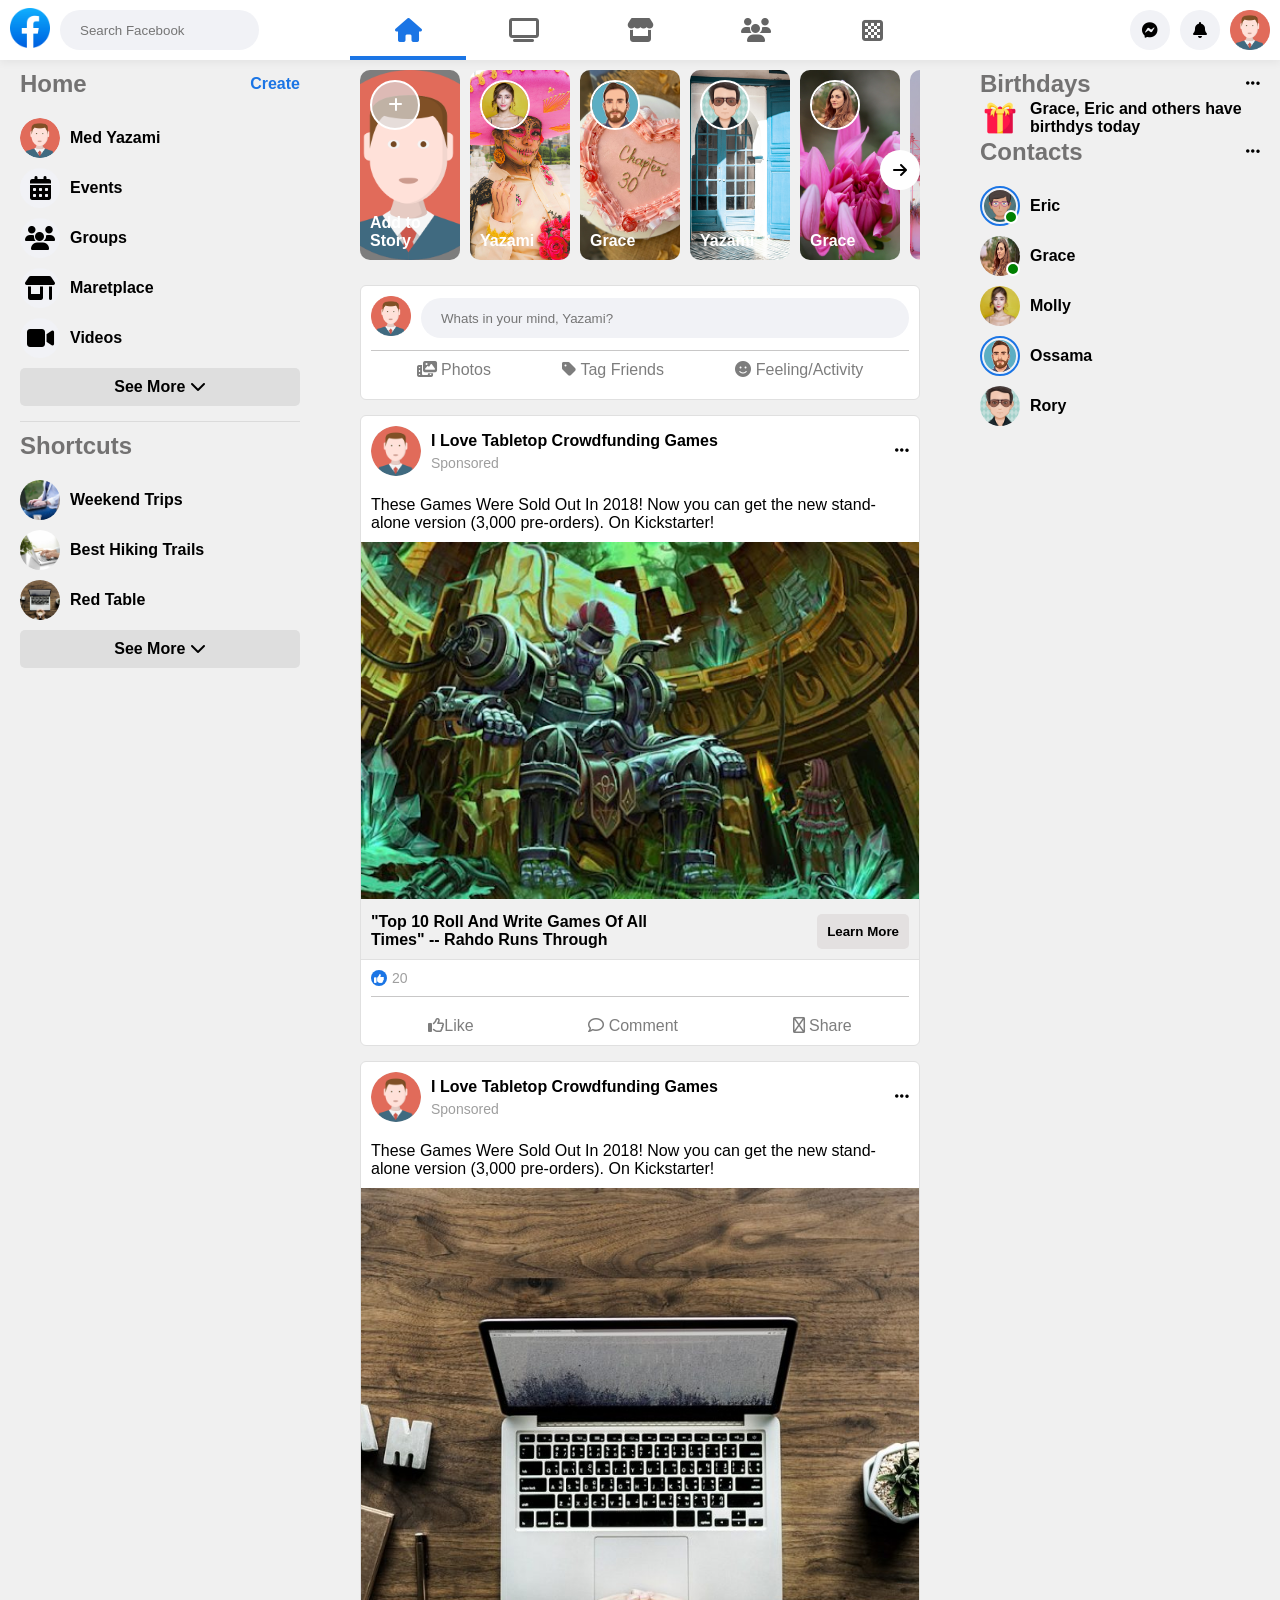
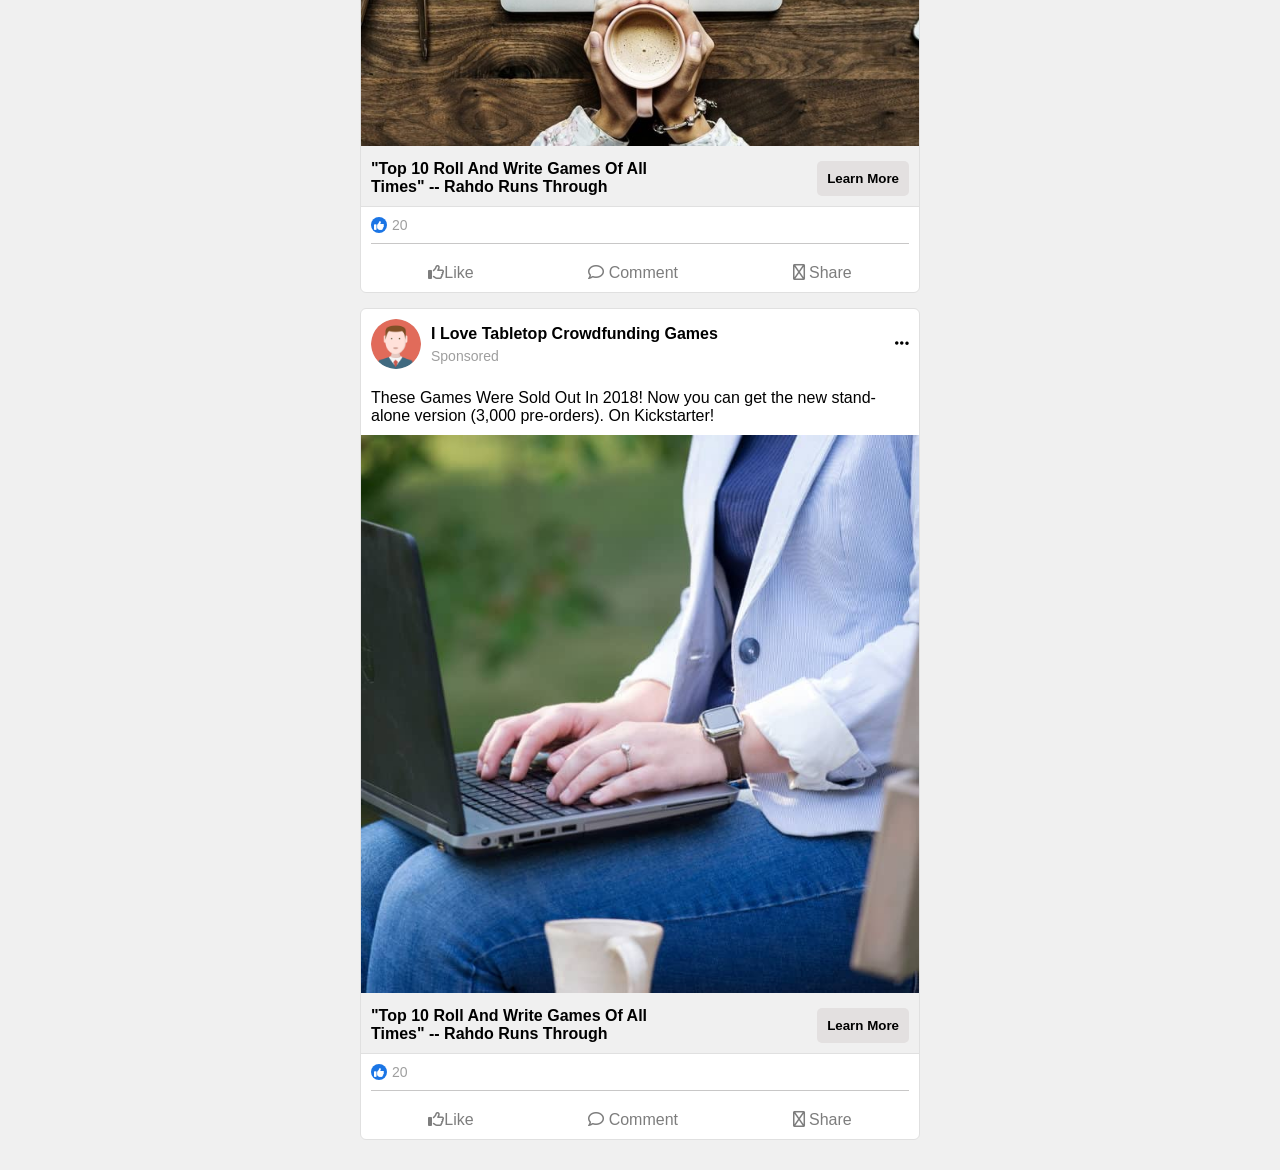
==== commit c14f530d: "..." ====
--- a/index.html
+++ b/index.html
@@ -3,6 +3,7 @@
 <head>
   <meta charset="UTF-8">
   <meta name="viewport" content="width=device-width, initial-scale=1.0">
+  <link rel="icon" type="image/png" href="imgs/favicon.png">
   <link rel="stylesheet" href="css/all.min.css">
   <link rel="stylesheet" href="css/style.css">
   <title>Facebook Clone</title>
@@ -291,43 +292,55 @@
       </section>
       <section class="page-content__right">
         <div class="title">
-          <h2>Contacts</h2>
+          <h2>Birthdays</h2>
           <div class="options">
             <i class="fa-solid fa-ellipsis"></i>
           </div>
         </div>
-        <ul class="contacts">
-          <li>
-            <div class="image act-story online">
-              <img src="imgs/avatar-04.png" alt="">
-            </div>
-            <span class="text">Eric</span>
-          </li>
-          <li>
-            <div class="image online">
-              <img src="imgs/avatar-07.jpg" class="online" alt="">
-            </div>
-            <span class="text">Grace</span>
-          </li>
-          <li>
-            <div class="image">
-              <img src="imgs/avatar-08.jpg" alt="">
-            </div>
-            <span class="text">Molly</span>
-          </li>
-          <li>
-            <div class="image act-story">
-              <img src="imgs/avatar-05.png" alt="">
-            </div>
-            <span class="text">Ossama</span>
-          </li>
-          <li>
-            <div class="image">
-              <img src="imgs/avatar-06.png" alt="">
-            </div>
-            <span class="text">Rory</span>
-          </li>
-        </ul>
+        <div class="birthdays">
+          <img src="imgs/gift.png" class="online" alt="">
+          <p class="text"><span>Grace, Eric</span> and <span> others</span> have birthdys today</p>
+        </div>
+        <div class="contacts">
+          <div class="title">
+            <h2>Contacts</h2>
+            <div class="options">
+              <i class="fa-solid fa-ellipsis"></i>
+            </div>
+          </div>
+          <ul class="contacts-list">
+            <li>
+              <div class="image act-story online">
+                <img src="imgs/avatar-04.png" alt="">
+              </div>
+              <span class="text">Eric</span>
+            </li>
+            <li>
+              <div class="image online">
+                <img src="imgs/avatar-07.jpg" class="online" alt="">
+              </div>
+              <span class="text">Grace</span>
+            </li>
+            <li>
+              <div class="image">
+                <img src="imgs/avatar-08.jpg" alt="">
+              </div>
+              <span class="text">Molly</span>
+            </li>
+            <li>
+              <div class="image act-story">
+                <img src="imgs/avatar-05.png" alt="">
+              </div>
+              <span class="text">Ossama</span>
+            </li>
+            <li>
+              <div class="image">
+                <img src="imgs/avatar-06.png" alt="">
+              </div>
+              <span class="text">Rory</span>
+            </li>
+          </ul>
+        </div>
       </section>
     </div>
   </div>
--- a/css/style.css
+++ b/css/style.css
@@ -415,16 +415,26 @@
   padding: 0 1.25rem;
   font-weight: 600;
 }
+.page-content__right .birthdays {
+  display: flex;
+  justify-content: flex-start;
+  align-items: center;
+  gap: 0.625rem;
+}
+.page-content__right .birthdays img {
+  width: 2.5rem;
+  height: 2.5rem;
+}
 .page-content__right .title {
   display: flex;
   justify-content: space-between;
   align-items: center;
   gap: 0;
 }
-.page-content__right .contacts {
+.page-content__right .contacts .contacts-list {
   margin-top: 1.25rem;
 }
-.page-content__right .contacts li {
+.page-content__right .contacts .contacts-list li {
   display: flex;
   justify-content: flex-start;
   align-items: center;
@@ -432,27 +442,27 @@
   margin-bottom: 0.625rem;
   cursor: pointer;
 }
-.page-content__right .contacts .image {
-  background-color: #F1F2F6;
-  height: 2.5rem;
-  width: 2.5rem;
-  border-radius: 50%;
-  -o-object-fit: cover;
-     object-fit: cover;
-  display: flex;
-  justify-content: center;
-  align-items: center;
-  gap: 0.625rem;
-}
-.page-content__right .contacts .image img {
+.page-content__right .contacts .contacts-list .image {
+  background-color: #F1F2F6;
+  height: 2.5rem;
+  width: 2.5rem;
+  border-radius: 50%;
+  -o-object-fit: cover;
+     object-fit: cover;
+  display: flex;
+  justify-content: center;
+  align-items: center;
+  gap: 0.625rem;
+}
+.page-content__right .contacts .contacts-list .image img {
   width: 100%;
   height: 100%;
   border-radius: 50%;
 }
-.page-content__right .contacts .online {
+.page-content__right .contacts .contacts-list .online {
   position: relative;
 }
-.page-content__right .contacts .online::before {
+.page-content__right .contacts .contacts-list .online::before {
   content: "";
   position: absolute;
   bottom: 0;
@@ -470,7 +480,7 @@
   z-index: 2;
   border: 0.125rem solid white;
 }
-.page-content__right .contacts .act-story {
+.page-content__right .contacts .contacts-list .act-story {
   border: 0.125rem solid #1b75e5;
   padding: 0.125rem;
 }/*# sourceMappingURL=style.css.map */
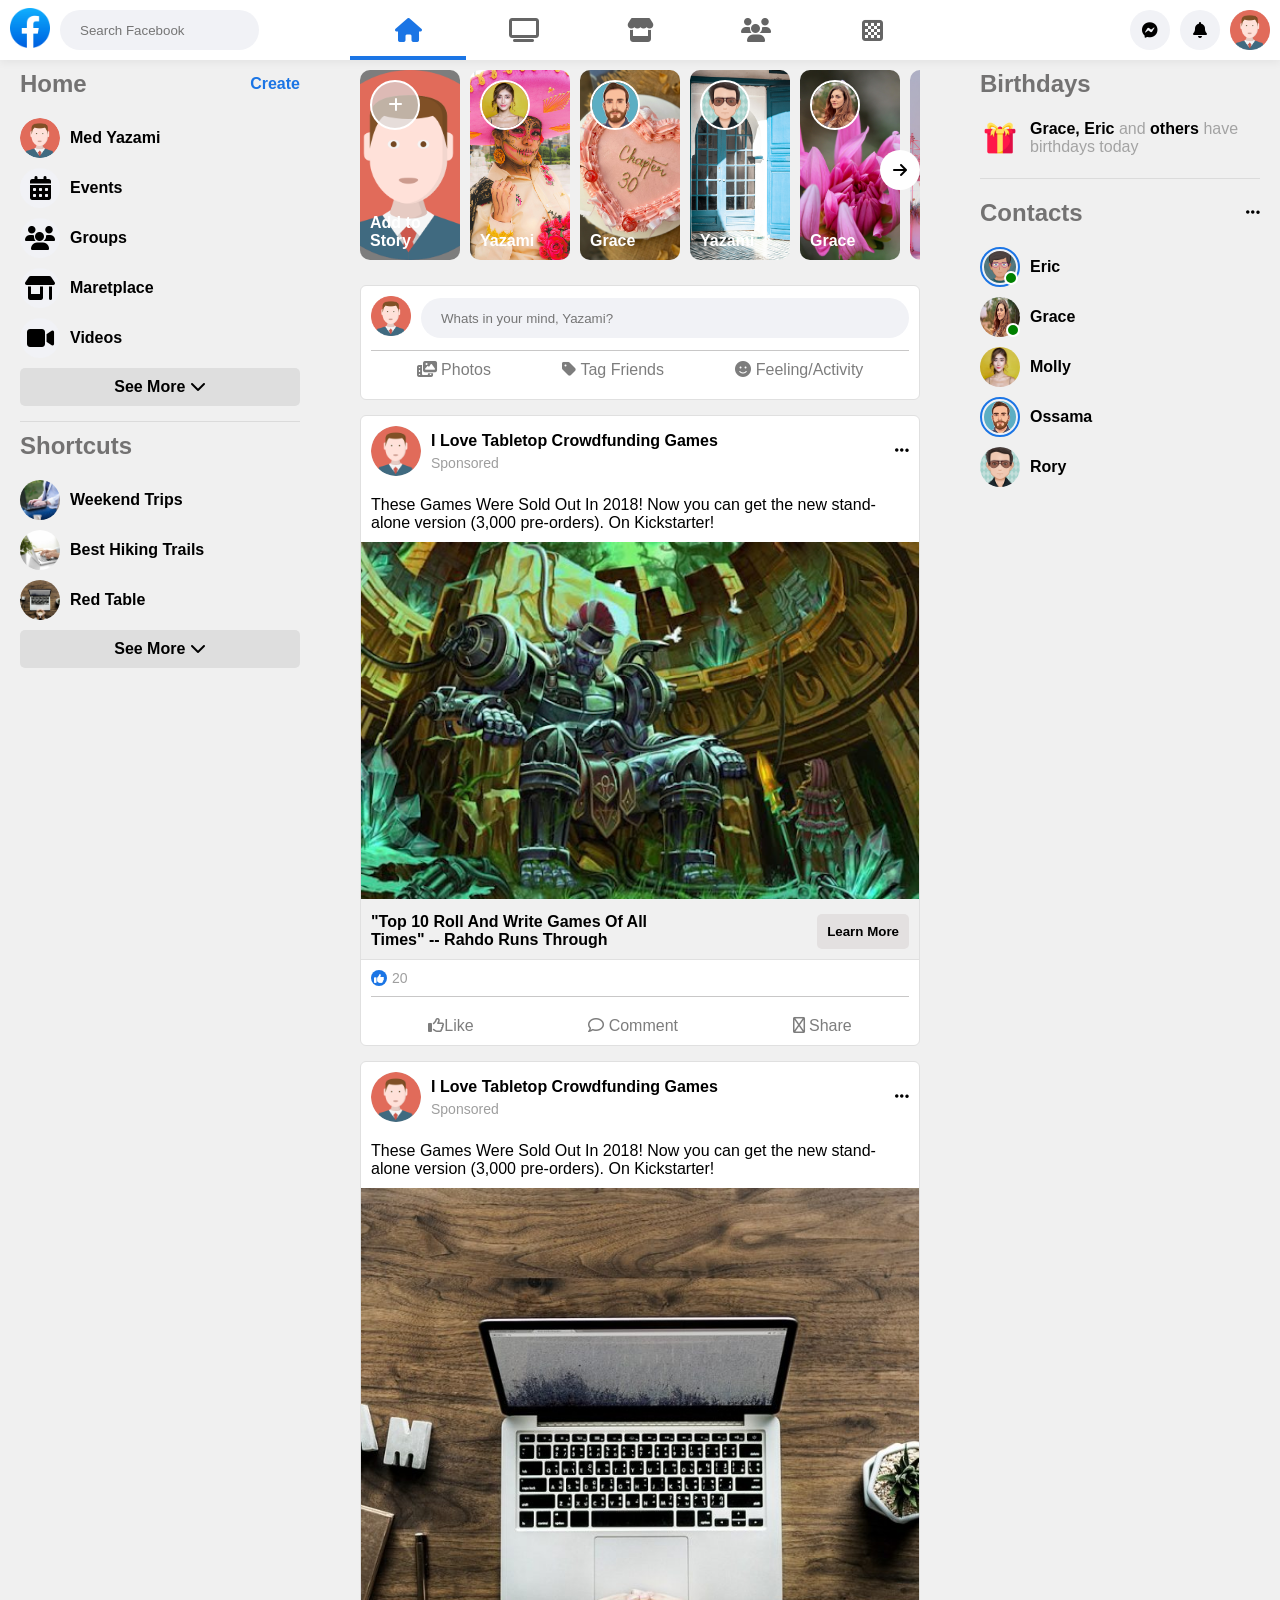
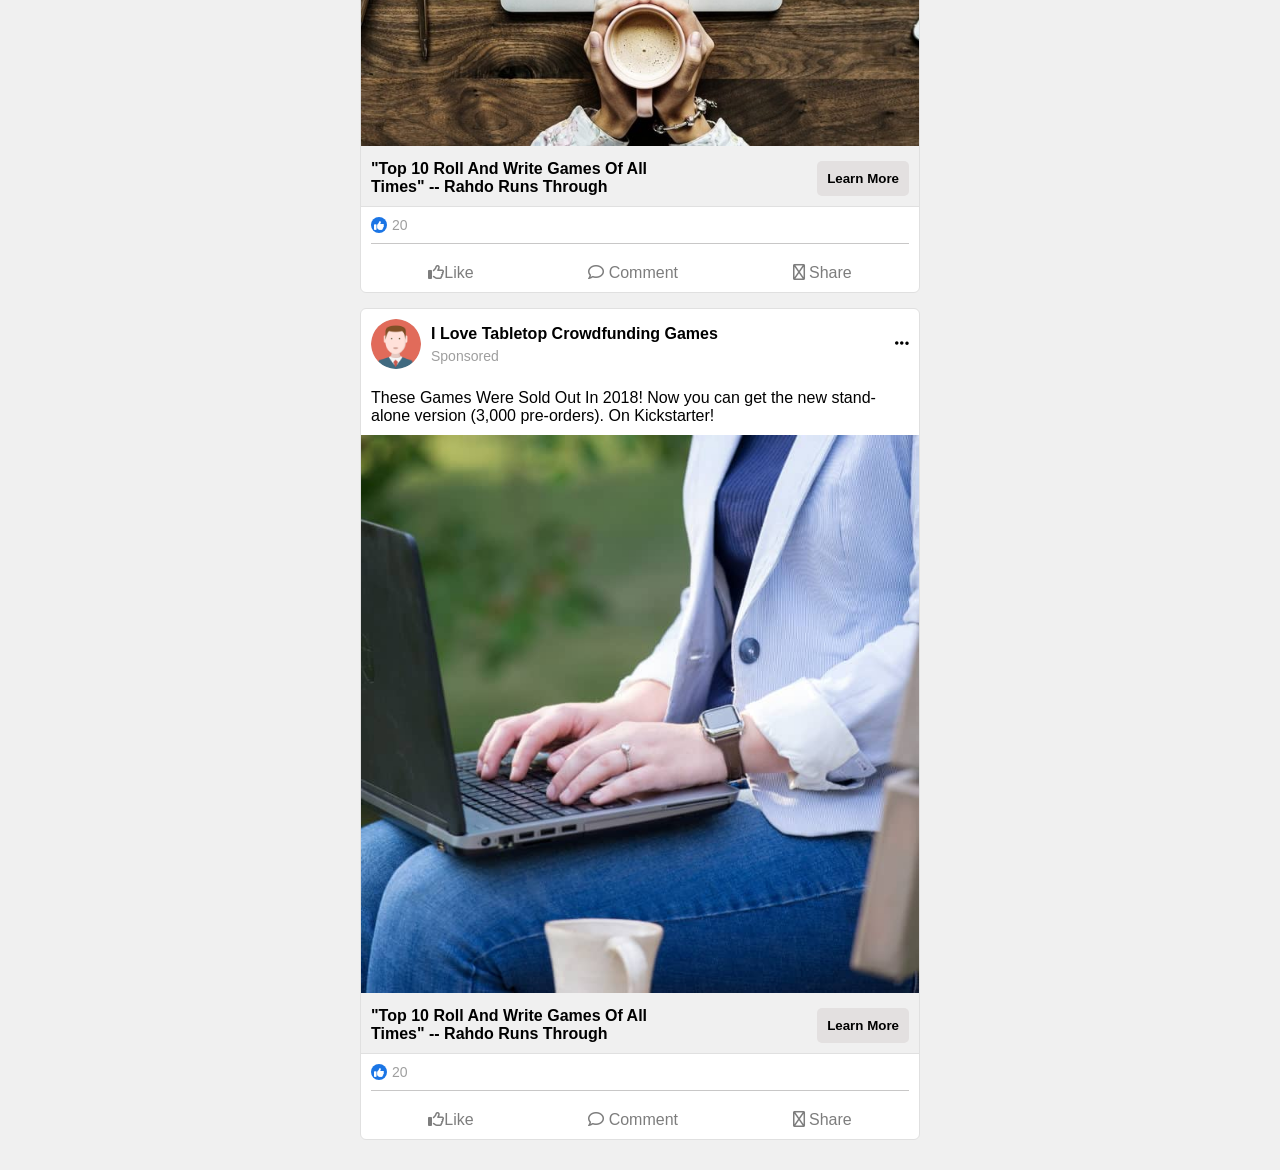
==== commit 753be4d6: "..." ====
--- a/index.html
+++ b/index.html
@@ -291,15 +291,14 @@
         </div>
       </section>
       <section class="page-content__right">
-        <div class="title">
-          <h2>Birthdays</h2>
-          <div class="options">
-            <i class="fa-solid fa-ellipsis"></i>
-          </div>
-        </div>
         <div class="birthdays">
-          <img src="imgs/gift.png" class="online" alt="">
-          <p class="text"><span>Grace, Eric</span> and <span> others</span> have birthdys today</p>
+          <div class="title">
+            <h2>Birthdays</h2>
+          </div>
+          <div class="birth-friends">
+            <img src="imgs/gift.png" class="online" alt="">
+            <p class="text"><span>Grace, Eric</span> and <span> others</span> have birthdays today</p>
+          </div>
         </div>
         <div class="contacts">
           <div class="title">
--- a/css/style.css
+++ b/css/style.css
@@ -24,6 +24,13 @@
 
 h2 {
   color: #737272;
+}
+
+.title {
+  display: flex;
+  justify-content: space-between;
+  align-items: center;
+  gap: 0;
 }
 
 .navbar {
@@ -119,12 +126,6 @@
   max-width: 21.875rem;
   padding: 0 1.25rem;
   font-weight: 600;
-}
-.page-content__left .title {
-  display: flex;
-  justify-content: space-between;
-  align-items: center;
-  gap: 0;
 }
 .page-content__left .btn a {
   color: #1b75e5;
@@ -416,20 +417,27 @@
   font-weight: 600;
 }
 .page-content__right .birthdays {
+  margin-bottom: 1.25rem;
+  border-bottom: 0.0625rem solid #dbdbdb;
+}
+.page-content__right .birthdays .birth-friends {
   display: flex;
   justify-content: flex-start;
   align-items: center;
   gap: 0.625rem;
-}
-.page-content__right .birthdays img {
-  width: 2.5rem;
-  height: 2.5rem;
-}
-.page-content__right .title {
-  display: flex;
-  justify-content: space-between;
-  align-items: center;
-  gap: 0;
+  padding: 1.25rem 0;
+}
+.page-content__right .birthdays .birth-friends p {
+  color: #a3a3a3;
+  font-weight: normal;
+}
+.page-content__right .birthdays .birth-friends p span {
+  color: black;
+  font-weight: bold;
+}
+.page-content__right .birthdays .birth-friends img {
+  width: 2.5rem;
+  height: 2.5rem;
 }
 .page-content__right .contacts .contacts-list {
   margin-top: 1.25rem;
